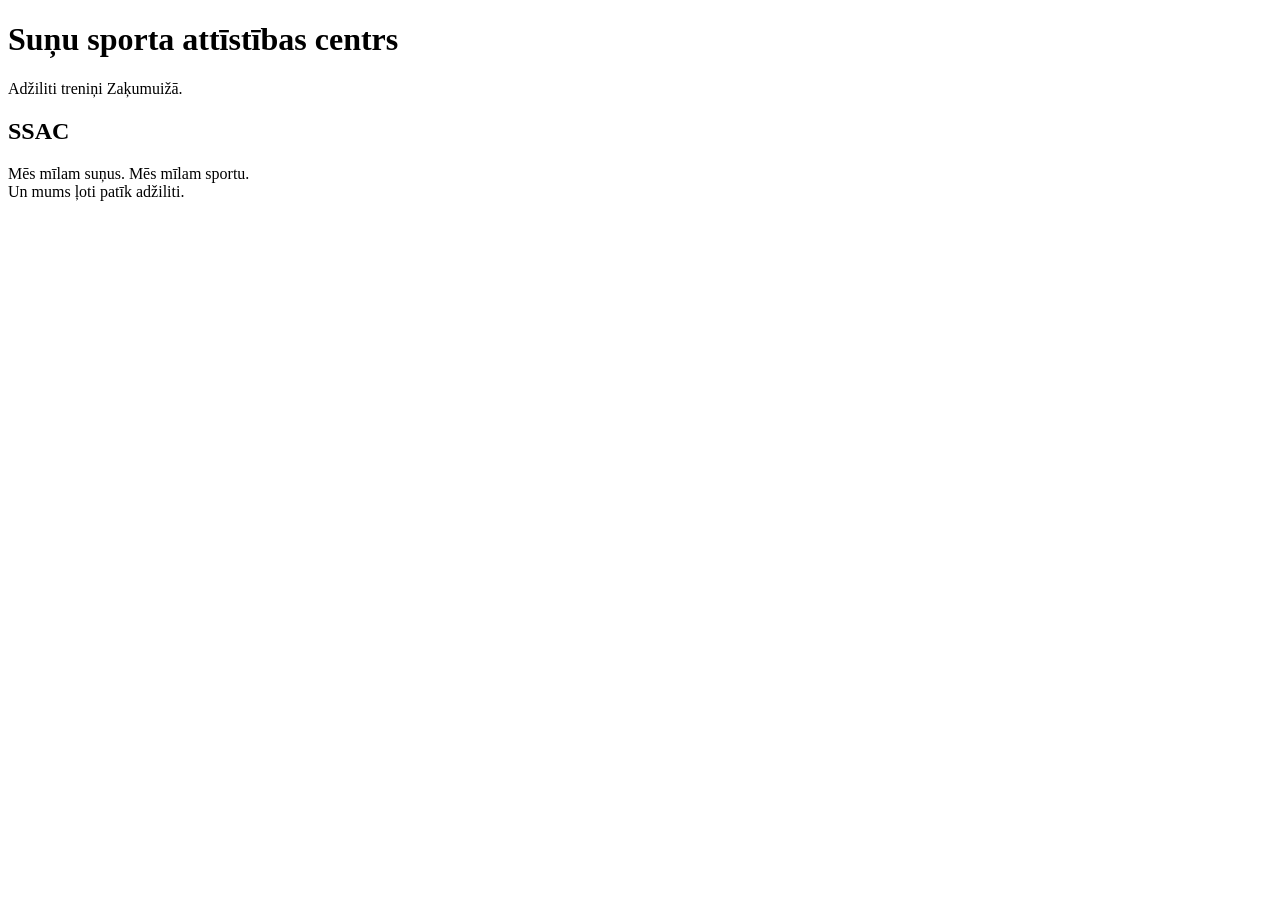
==== index.html @ cd93ae15 "first page" ====
<!DOCTYPE html>
<html lang="lv">
<head>
    <meta charset="UTF-8">
    <meta name="viewport" content="width=device-width, initial-scale=1.0">
    <title>SSAC | Suņu sporta attīstības centrs</title>
</head>

<body>

<h1>Suņu sporta attīstības centrs</h1>

<p>Adžiliti treniņi Zaķumuižā.</p>

<h2>SSAC</h2>

<p>
    Mēs mīlam suņus. Mēs mīlam sportu.<br>
    Un mums ļoti patīk adžiliti.
</p>

</body>
</html>
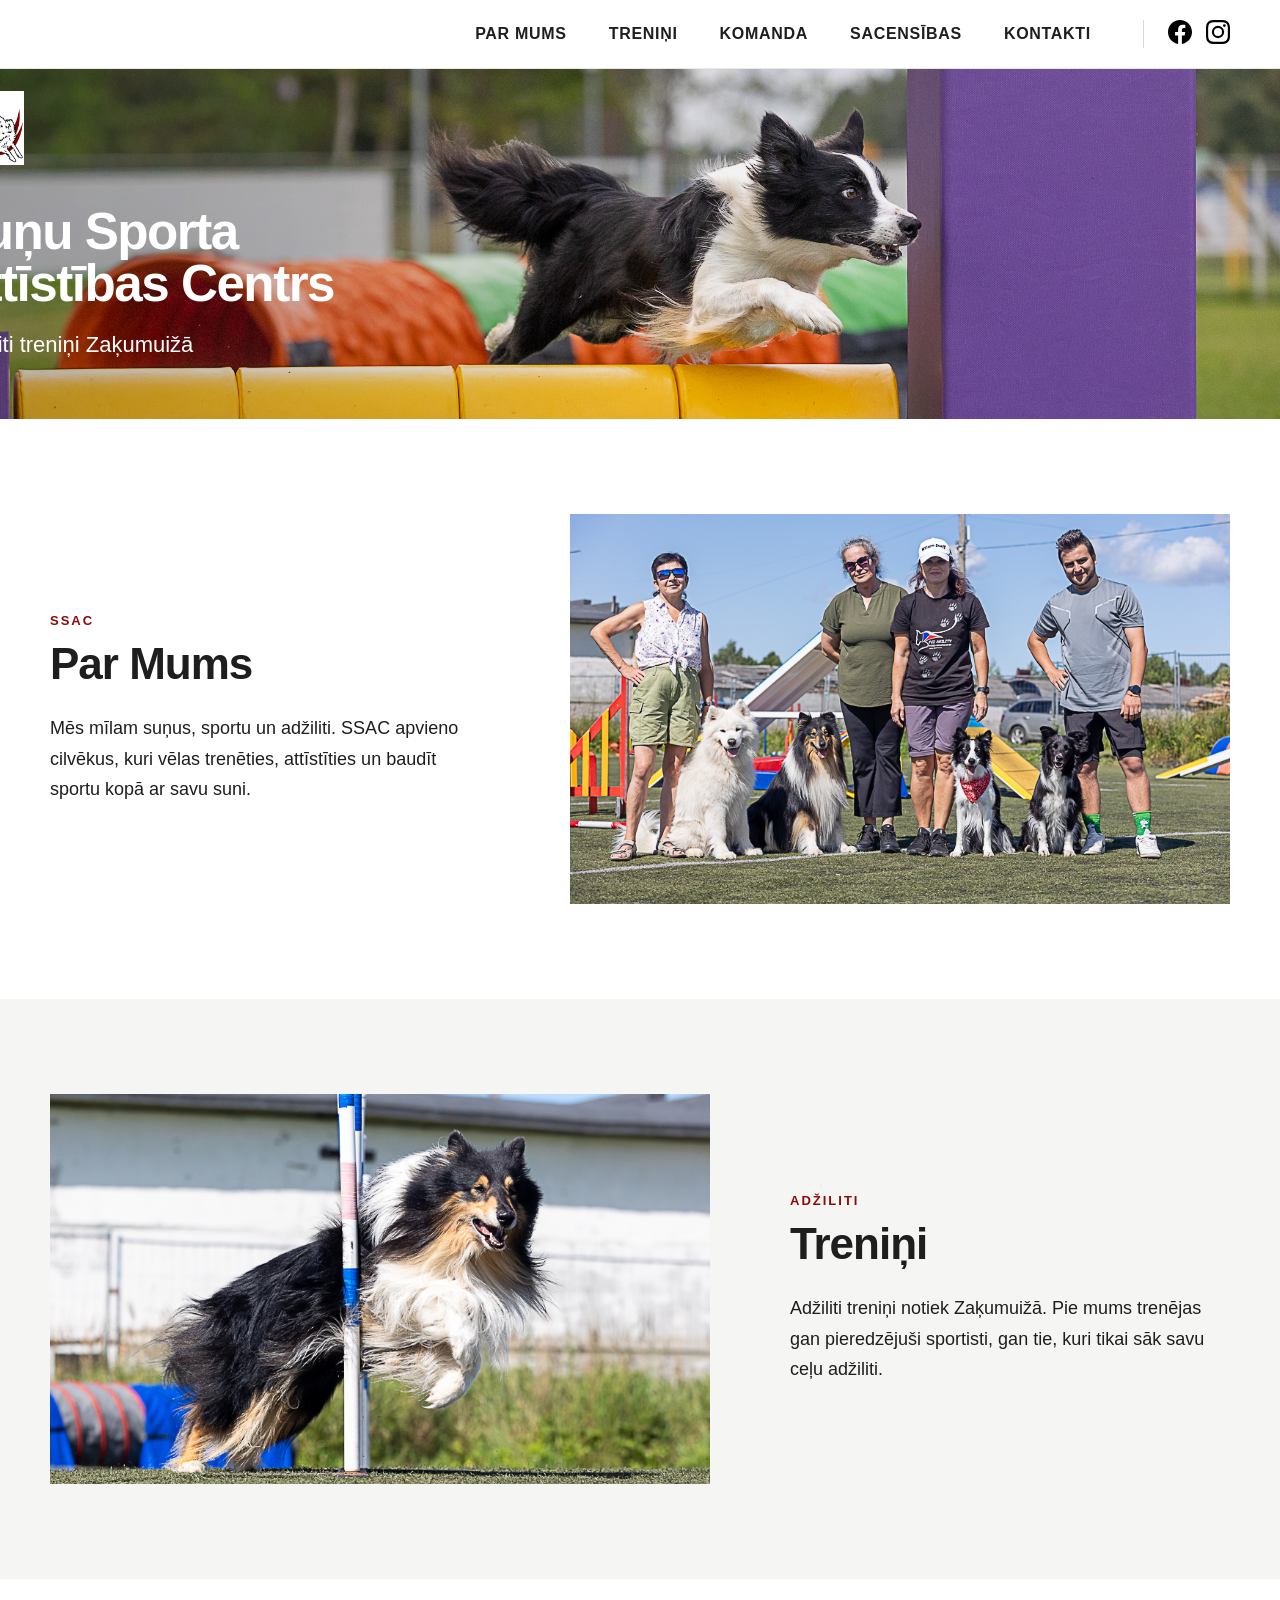
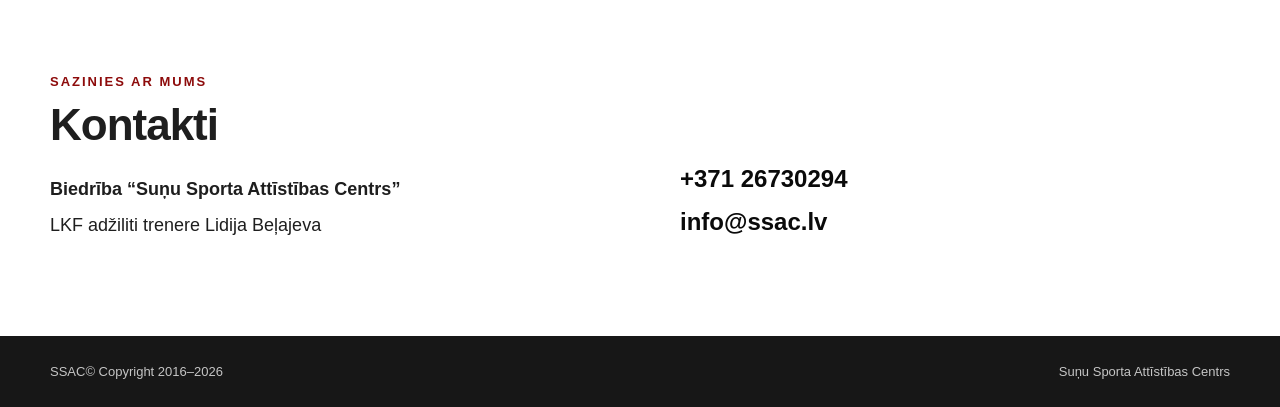
==== commit b285dc48: "updated first page and styling" ====
--- a/index.html
+++ b/index.html
@@ -3,21 +3,210 @@
 <head>
     <meta charset="UTF-8">
     <meta name="viewport" content="width=device-width, initial-scale=1.0">
-    <title>SSAC | Suņu sporta attīstības centrs</title>
+
+    <title>Suņu Sporta Attīstības Centrs</title>
+
+    <link rel="stylesheet" href="css/style.css">
 </head>
 
 <body>
 
-<h1>Suņu sporta attīstības centrs</h1>
-
-<p>Adžiliti treniņi Zaķumuižā.</p>
-
-<h2>SSAC</h2>
-
-<p>
-    Mēs mīlam suņus. Mēs mīlam sportu.<br>
-    Un mums ļoti patīk adžiliti.
-</p>
-
+<header class="header">
+    <div class="header-inner">
+
+        <nav class="nav">
+            <a href="#par-mums">Par Mums</a>
+            <a href="#trenini">Treniņi</a>
+            <a href="#komanda">Komanda</a>
+            <a href="#sacensibas">Sacensības</a>
+            <a href="#kontakti">Kontakti</a>
+
+            <div class="social-links">
+
+                <a href="https://www.facebook.com/ssaclv/"
+                   target="_blank"
+                   rel="noopener"
+                   aria-label="Facebook">
+
+                    <svg viewBox="0 0 24 24" aria-hidden="true">
+                        <path d="M24 12.073C24 5.405 18.627 0 12 0S0 5.405 0 12.073C0 18.1 4.388 23.094 10.125 24v-8.437H7.078v-3.49h3.047V9.413c0-3.025 1.792-4.697 4.533-4.697 1.312 0 2.686.236 2.686.236v2.971h-1.513c-1.49 0-1.956.931-1.956 1.887v2.263h3.328l-.532 3.49h-2.796V24C19.612 23.094 24 18.1 24 12.073z"/>
+                    </svg>
+
+                </a>
+
+                <a href="https://www.instagram.com/ssaclv/"
+                   target="_blank"
+                   rel="noopener"
+                   aria-label="Instagram">
+
+                    <svg viewBox="0 0 24 24" aria-hidden="true">
+                        <path d="M12 2.163c3.204 0 3.584.012 4.85.07
+            3.252.148 4.771 1.691 4.919 4.919
+            .058 1.265.069 1.645.069 4.849
+            0 3.205-.012 3.584-.069 4.849
+            -.149 3.225-1.664 4.771-4.919 4.919
+            -1.266.058-1.644.07-4.85.07
+            -3.204 0-3.584-.012-4.849-.07
+            -3.26-.149-4.771-1.699-4.919-4.92
+            -.058-1.265-.07-1.644-.07-4.849
+            0-3.204.013-3.583.07-4.849
+            .149-3.227 1.664-4.771 4.919-4.919
+            1.266-.057 1.645-.069 4.849-.069z
+            M12 0C8.741 0 8.333.014 7.053.072
+            2.695.272.273 2.69.073 7.052
+            .014 8.333 0 8.741 0 12
+            c0 3.259.014 3.668.072 4.948
+            .2 4.358 2.618 6.78 6.98 6.98
+            1.281.058 1.689.072 4.948.072
+            3.259 0 3.668-.014 4.948-.072
+            4.354-.2 6.782-2.618 6.979-6.98
+            .059-1.28.073-1.689.073-4.948
+            0-3.259-.014-3.667-.072-4.947
+            -.196-4.354-2.617-6.78-6.979-6.98
+            C15.668.014 15.259 0 12 0zm0 5.838
+            a6.162 6.162 0 1 0 0 12.324
+            6.162 6.162 0 0 0 0-12.324z
+            M12 16a4 4 0 1 1 0-8
+            4 4 0 0 1 0 8zm6.406-11.845
+            a1.44 1.44 0 1 0 0 2.881
+            1.44 1.44 0 0 0 0-2.881z"/>
+                    </svg>
+
+                </a>
+
+            </div>
+
+        </nav>
+
+    </div>
+</header>
+
+
+<main>
+
+    <section class="hero">
+
+        <div class="hero-content">
+
+            <a href="#" class="logo-link hero-logo">
+                <img
+                        class="logo"
+                        src="images/ssac_logo.jpg"
+                        alt="SSAC"
+                >
+            </a>
+
+            <div class="hero-text">
+                <h1>
+                    Suņu Sporta<br>
+                    Attīstības Centrs
+                </h1>
+
+                <p>Adžiliti treniņi Zaķumuižā</p>
+            </div>
+
+        </div>
+
+    </section>
+
+
+    <section class="about section" id="par-mums">
+
+        <div class="section-text">
+
+            <span class="section-label">SSAC</span>
+
+            <h2>Par Mums</h2>
+
+            <p>
+                Mēs mīlam suņus, sportu un adžiliti.
+                SSAC apvieno cilvēkus, kuri vēlas trenēties,
+                attīstīties un baudīt sportu kopā ar savu suni.
+            </p>
+
+        </div>
+
+        <div class="section-image">
+            <img
+                    src="images/BS1A7733.jpg"
+                    alt="SSAC komanda"
+            >
+        </div>
+
+    </section>
+
+
+    <section class="training" id="trenini">
+
+        <div class="section training-inner">
+
+            <div class="training-image">
+                <img
+                        src="images/BS1A7567.jpg"
+                        alt="Adžiliti treniņš"
+                >
+            </div>
+
+            <div class="section-text">
+
+                <span class="section-label">Adžiliti</span>
+
+                <h2>Treniņi</h2>
+
+                <p>
+                    Adžiliti treniņi notiek Zaķumuižā.
+                    Pie mums trenējas gan pieredzējuši sportisti,
+                    gan tie, kuri tikai sāk savu ceļu adžiliti.
+                </p>
+
+            </div>
+
+        </div>
+
+    </section>
+
+
+    <section class="contact section" id="kontakti">
+
+        <div>
+
+            <span class="section-label">Sazinies ar mums</span>
+
+            <h2>Kontakti</h2>
+
+            <p class="organisation">
+                Biedrība “Suņu Sporta Attīstības Centrs”
+            </p>
+
+            <p>
+                LKF adžiliti trenere
+                Lidija Beļajeva
+            </p>
+
+        </div>
+
+        <div class="contact-details">
+
+            <a href="tel:+37126730294">
+                +371 26730294
+            </a>
+
+            <a href="mailto:info@ssac.lv">
+                info@ssac.lv
+            </a>
+
+        </div>
+
+    </section>
+
+</main>
+
+
+<footer>
+    <div class="footer-inner">
+        <span>SSAC© Copyright 2016–2026 </span>
+        <span>Suņu Sporta Attīstības Centrs</span>
+    </div>
+</footer>
 </body>
 </html>
--- a/css/style.css
+++ b/css/style.css
@@ -0,0 +1,390 @@
+* {
+    box-sizing: border-box;
+}
+
+html {
+    scroll-behavior: smooth;
+}
+
+body {
+    margin: 0;
+    font-family: Arial, Helvetica, sans-serif;
+    color: #1e1e1e;
+    background: #ffffff;
+}
+
+img {
+    display: block;
+    width: 100%;
+}
+
+.social-links {
+    display: flex;
+    gap: 14px;
+    margin-left: 10px;
+    padding-left: 24px;
+    border-left: 1px solid #d8d8d8;
+}
+
+.social-links a {
+    min-width: 24px;
+    text-align: center;
+    color: #777;
+    font-size: 14px;
+    text-transform: none;
+}
+
+.social-links a:hover {
+    color: #8d0b0b;
+}
+
+
+/* HEADER */
+
+.header {
+    position: sticky;
+    top: 0;
+    width: 100%;
+    z-index: 100;
+
+    background: #ffffff;
+    border-bottom: 1px solid #e8e8e8;
+}
+
+.header-inner {
+    width: min(1180px, calc(100% - 60px));
+    height: 68px;
+    margin: 0 auto;
+
+    display: flex;
+    align-items: center;
+    justify-content: flex-end;
+}
+
+.hero-content {
+    position: relative;
+}
+
+.hero-logo {
+    position: absolute;
+    top: 22px;
+    left: -100px;
+    display: block;
+}
+
+.hero-logo .logo {
+    width: 74px;
+    height: 74px;
+    object-fit: cover;
+}
+
+.hero-text {
+    color: white;
+    transform: translateX(-100px);
+}
+
+.logo-link {
+    display: block;
+}
+
+.logo {
+    width: 62px;
+    height: 62px;
+    object-fit: cover;
+}
+
+.nav {
+    display: flex;
+    align-items: center;
+    gap: 42px;
+}
+
+.nav a {
+    color: #1e1e1e;
+    text-decoration: none;
+
+    font-family: "Arial Narrow", Arial, Helvetica, sans-serif;
+    font-size: 16px;
+    font-weight: 700;
+    letter-spacing: 0.7px;
+    text-transform: uppercase;
+
+    transition: color 0.2s ease;
+}
+
+.nav a:hover {
+    color: #8d0b0b;
+}
+
+/* HERO */
+
+.hero {
+    position: relative;
+    height: 350px;
+
+    background:
+            linear-gradient(
+                    90deg,
+                    rgba(0, 0, 0, 0.28) 0%,
+                    rgba(0, 0, 0, 0.05) 55%,
+                    rgba(0, 0, 0, 0.08) 100%
+            ),
+            url("../images/BS1A7971.jpg");
+
+    background-size: cover;
+    background-position: center 42%;
+}
+
+.hero-content {
+    width: min(1180px, calc(100% - 60px));
+    height: 100%;
+    margin: 0 auto;
+
+    display: flex;
+    align-items: flex-end;
+
+    padding-bottom: 58px;
+}
+
+.hero-text {
+    color: white;
+
+    /* Сдвигаем заголовок и подзаголовок влево */
+    transform: translateX(-100px);
+}
+
+.hero-label {
+    display: inline-block;
+    margin-bottom: 12px;
+
+    font-size: 14px;
+    font-weight: 700;
+    letter-spacing: 3px;
+}
+
+.hero h1 {
+    margin: 0;
+
+    font-size: clamp(42px, 4vw, 62px);
+    line-height: 1.02;
+    font-weight: 700;
+    letter-spacing: -1.5px;
+}
+
+.hero p {
+    margin: 18px 0 0;
+    font-size: 22px;
+    line-height: 1.5;
+}
+
+
+/* COMMON SECTIONS */
+
+.section {
+    width: min(1180px, calc(100% - 60px));
+    margin: 0 auto;
+    padding: 95px 0;
+}
+
+.section-label {
+    display: block;
+    margin-bottom: 12px;
+
+    color: #8d0b0b;
+
+    font-size: 13px;
+    font-weight: 700;
+    text-transform: uppercase;
+    letter-spacing: 2px;
+}
+
+.section h2 {
+    margin: 0 0 25px;
+
+    font-size: 44px;
+    line-height: 1.1;
+    letter-spacing: -1px;
+}
+
+.section p {
+    margin: 0;
+    max-width: 570px;
+
+    font-size: 18px;
+    line-height: 1.7;
+}
+
+
+/* ABOUT */
+
+.about {
+    display: grid;
+    grid-template-columns: 0.8fr 1.2fr;
+    gap: 80px;
+    align-items: center;
+}
+
+.section-image img {
+    height: 390px;
+    object-fit: cover;
+}
+
+
+/* TRAINING */
+
+.training {
+    background: #f5f5f3;
+}
+
+.training-inner {
+    display: grid;
+    grid-template-columns: 1.2fr 0.8fr;
+    gap: 80px;
+    align-items: center;
+}
+
+.training-image img {
+    height: 390px;
+    object-fit: cover;
+}
+
+
+/* CONTACT */
+
+.contact {
+    display: grid;
+    grid-template-columns: 1fr 1fr;
+    gap: 80px;
+    align-items: end;
+}
+
+.organisation {
+    font-weight: 600;
+    margin-bottom: 5px !important;
+}
+
+.contact-details {
+    display: flex;
+    flex-direction: column;
+    gap: 15px;
+
+    padding-bottom: 5px;
+}
+
+.contact-details a {
+    color: #0a0a0a;
+    text-decoration: none;
+
+    font-size: 24px;
+    font-weight: 600;
+}
+
+.contact-details a:hover {
+    text-decoration: underline;
+}
+
+
+/* FOOTER */
+
+footer {
+    background: #171717;
+    color: #ffffff;
+}
+
+.footer-inner {
+    width: min(1180px, calc(100% - 60px));
+    margin: 0 auto;
+    padding: 28px 0;
+
+    display: flex;
+    justify-content: space-between;
+
+    font-size: 13px;
+    opacity: 0.75;
+}
+
+
+/* MOBILE */
+
+@media (max-width: 700px) {
+
+    .header-inner {
+        width: calc(100% - 32px);
+        padding-top: 16px;
+    }
+
+    .logo {
+        width: 58px;
+        height: 58px;
+    }
+
+    .nav {
+        gap: 14px;
+        padding-top: 12px;
+    }
+
+    .nav a {
+        font-size: 14px;
+    }
+
+    .hero {
+        height: 420px;
+        background-position: 58% center;
+    }
+
+    .hero-content {
+        width: calc(100% - 40px);
+        padding-bottom: 35px;
+    }
+
+    .hero h1 {
+        font-size: 38px;
+        line-height: 1.03;
+        letter-spacing: -1px;
+    }
+
+    .hero p {
+        margin-top: 14px;
+        font-size: 18px;
+        line-height: 1.4;
+    }
+
+    .section {
+        width: calc(100% - 40px);
+        padding: 65px 0;
+    }
+
+    .section h2 {
+        font-size: 36px;
+    }
+
+    .section p {
+        font-size: 17px;
+    }
+
+    .about,
+    .training-inner,
+    .contact {
+        grid-template-columns: 1fr;
+        gap: 35px;
+    }
+
+    .section-image img,
+    .training-image img {
+        height: 280px;
+    }
+
+    .training-image {
+        order: 2;
+    }
+
+    .contact-details a {
+        font-size: 21px;
+    }
+
+    .footer-inner {
+        width: calc(100% - 40px);
+        gap: 20px;
+        flex-direction: column;
+    }
+}
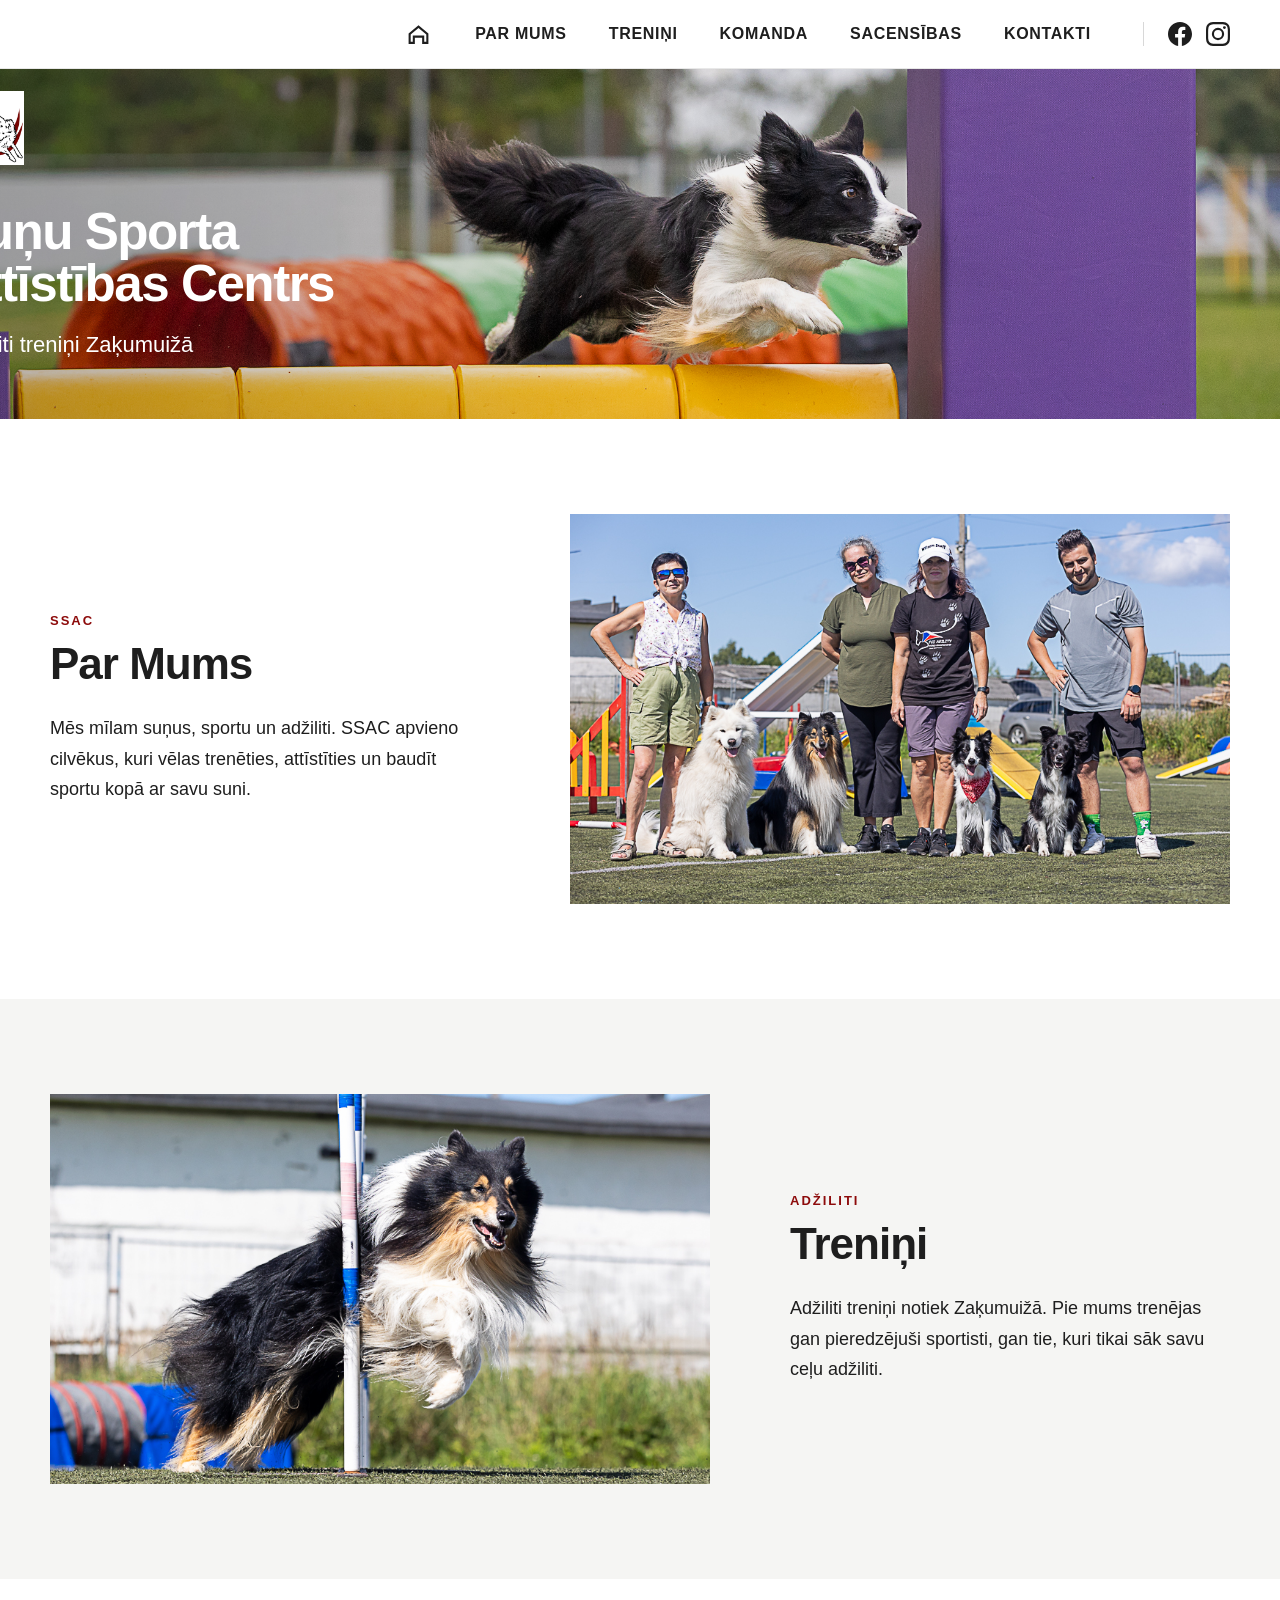
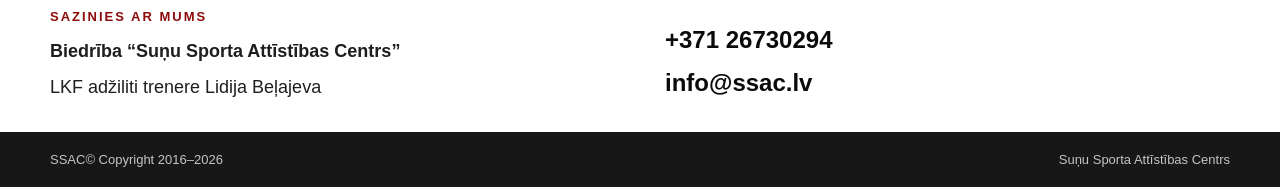
==== commit 3c19ca48: "fixed styling" ====
--- a/index.html
+++ b/index.html
@@ -1,5 +1,6 @@
 <!DOCTYPE html>
 <html lang="lv">
+
 <head>
     <meta charset="UTF-8">
     <meta name="viewport" content="width=device-width, initial-scale=1.0">
@@ -9,12 +10,34 @@
     <link rel="stylesheet" href="css/style.css">
 </head>
 
-<body>
+<body id="sakums">
 
 <header class="header">
     <div class="header-inner">
 
-        <nav class="nav">
+        <button
+                class="menu-toggle"
+                type="button"
+                aria-label="Atvērt izvēlni"
+                aria-expanded="false"
+                aria-controls="main-navigation"
+        >
+            <span></span>
+            <span></span>
+            <span></span>
+        </button>
+
+        <nav class="nav" id="main-navigation">
+
+            <!-- SĀKUMS / HOME -->
+            <a href="#sakums" class="home-link" aria-label="Sākums">
+                <svg viewBox="0 0 24 24" aria-hidden="true">
+                    <path d="M12 3.2 2.5 11v10h6v-6h7v6h6V11L12 3.2zm7.5 15.8h-2v-6h-11v6h-2v-7.1L12 5.8l7.5 6.1V19z"/>
+                </svg>
+
+                <span class="home-text">Sākums</span>
+            </a>
+
             <a href="#par-mums">Par Mums</a>
             <a href="#trenini">Treniņi</a>
             <a href="#komanda">Komanda</a>
@@ -23,55 +46,55 @@
 
             <div class="social-links">
 
-                <a href="https://www.facebook.com/ssaclv/"
-                   target="_blank"
-                   rel="noopener"
-                   aria-label="Facebook">
-
+                <a
+                        href="https://www.facebook.com/ssaclv/"
+                        target="_blank"
+                        rel="noopener"
+                        aria-label="Facebook"
+                >
                     <svg viewBox="0 0 24 24" aria-hidden="true">
                         <path d="M24 12.073C24 5.405 18.627 0 12 0S0 5.405 0 12.073C0 18.1 4.388 23.094 10.125 24v-8.437H7.078v-3.49h3.047V9.413c0-3.025 1.792-4.697 4.533-4.697 1.312 0 2.686.236 2.686.236v2.971h-1.513c-1.49 0-1.956.931-1.956 1.887v2.263h3.328l-.532 3.49h-2.796V24C19.612 23.094 24 18.1 24 12.073z"/>
                     </svg>
-
                 </a>
 
-                <a href="https://www.instagram.com/ssaclv/"
-                   target="_blank"
-                   rel="noopener"
-                   aria-label="Instagram">
-
+                <a
+                        href="https://www.instagram.com/ssaclv/"
+                        target="_blank"
+                        rel="noopener"
+                        aria-label="Instagram"
+                >
                     <svg viewBox="0 0 24 24" aria-hidden="true">
                         <path d="M12 2.163c3.204 0 3.584.012 4.85.07
-            3.252.148 4.771 1.691 4.919 4.919
-            .058 1.265.069 1.645.069 4.849
-            0 3.205-.012 3.584-.069 4.849
-            -.149 3.225-1.664 4.771-4.919 4.919
-            -1.266.058-1.644.07-4.85.07
-            -3.204 0-3.584-.012-4.849-.07
-            -3.26-.149-4.771-1.699-4.919-4.92
-            -.058-1.265-.07-1.644-.07-4.849
-            0-3.204.013-3.583.07-4.849
-            .149-3.227 1.664-4.771 4.919-4.919
-            1.266-.057 1.645-.069 4.849-.069z
-            M12 0C8.741 0 8.333.014 7.053.072
-            2.695.272.273 2.69.073 7.052
-            .014 8.333 0 8.741 0 12
-            c0 3.259.014 3.668.072 4.948
-            .2 4.358 2.618 6.78 6.98 6.98
-            1.281.058 1.689.072 4.948.072
-            3.259 0 3.668-.014 4.948-.072
-            4.354-.2 6.782-2.618 6.979-6.98
-            .059-1.28.073-1.689.073-4.948
-            0-3.259-.014-3.667-.072-4.947
-            -.196-4.354-2.617-6.78-6.979-6.98
-            C15.668.014 15.259 0 12 0zm0 5.838
-            a6.162 6.162 0 1 0 0 12.324
-            6.162 6.162 0 0 0 0-12.324z
-            M12 16a4 4 0 1 1 0-8
-            4 4 0 0 1 0 8zm6.406-11.845
-            a1.44 1.44 0 1 0 0 2.881
-            1.44 1.44 0 0 0 0-2.881z"/>
+                        3.252.148 4.771 1.691 4.919 4.919
+                        .058 1.265.069 1.645.069 4.849
+                        0 3.205-.012 3.584-.069 4.849
+                        -.149 3.225-1.664 4.771-4.919 4.919
+                        -1.266.058-1.644.07-4.85.07
+                        -3.204 0-3.584-.012-4.849-.07
+                        -3.26-.149-4.771-1.699-4.919-4.92
+                        -.058-1.265-.07-1.644-.07-4.849
+                        0-3.204.013-3.583.07-4.849
+                        .149-3.227 1.664-4.771 4.919-4.919
+                        1.266-.057 1.645-.069 4.849-.069z
+                        M12 0C8.741 0 8.333.014 7.053.072
+                        2.695.272.273 2.69.073 7.052
+                        .014 8.333 0 8.741 0 12
+                        c0 3.259.014 3.668.072 4.948
+                        .2 4.358 2.618 6.78 6.98 6.98
+                        1.281.058 1.689.072 4.948.072
+                        3.259 0 3.668-.014 4.948-.072
+                        4.354-.2 6.782-2.618 6.979-6.98
+                        .059-1.28.073-1.689.073-4.948
+                        0-3.259-.014-3.667-.072-4.947
+                        -.196-4.354-2.617-6.78-6.979-6.98
+                        C15.668.014 15.259 0 12 0zm0 5.838
+                        a6.162 6.162 0 1 0 0 12.324
+                        6.162 6.162 0 0 0 0-12.324z
+                        M12 16a4 4 0 1 1 0-8
+                        4 4 0 0 1 0 8zm6.406-11.845
+                        a1.44 1.44 0 1 0 0 2.881
+                        1.44 1.44 0 0 0 0-2.881z"/>
                     </svg>
-
                 </a>
 
             </div>
@@ -84,11 +107,13 @@
 
 <main>
 
+    <!-- HERO -->
+
     <section class="hero">
 
         <div class="hero-content">
 
-            <a href="#" class="logo-link hero-logo">
+            <a href="#sakums" class="logo-link hero-logo" aria-label="Sākums">
                 <img
                         class="logo"
                         src="images/ssac_logo.jpg"
@@ -97,18 +122,22 @@
             </a>
 
             <div class="hero-text">
+
                 <h1>
                     Suņu Sporta<br>
                     Attīstības Centrs
                 </h1>
 
                 <p>Adžiliti treniņi Zaķumuižā</p>
-            </div>
-
-        </div>
-
-    </section>
-
+
+            </div>
+
+        </div>
+
+    </section>
+
+
+    <!-- PAR MUMS -->
 
     <section class="about section" id="par-mums">
 
@@ -127,24 +156,30 @@
         </div>
 
         <div class="section-image">
+
             <img
                     src="images/BS1A7733.jpg"
                     alt="SSAC komanda"
             >
-        </div>
-
-    </section>
-
+
+        </div>
+
+    </section>
+
+
+    <!-- TRENIŅI -->
 
     <section class="training" id="trenini">
 
         <div class="section training-inner">
 
             <div class="training-image">
+
                 <img
                         src="images/BS1A7567.jpg"
                         alt="Adžiliti treniņš"
                 >
+
             </div>
 
             <div class="section-text">
@@ -166,21 +201,19 @@
     </section>
 
 
+    <!-- KONTAKTI -->
+
     <section class="contact section" id="kontakti">
 
         <div>
 
             <span class="section-label">Sazinies ar mums</span>
-
-            <h2>Kontakti</h2>
-
             <p class="organisation">
                 Biedrība “Suņu Sporta Attīstības Centrs”
             </p>
 
             <p>
-                LKF adžiliti trenere
-                Lidija Beļajeva
+                LKF adžiliti trenere Lidija Beļajeva
             </p>
 
         </div>
@@ -203,10 +236,40 @@
 
 
 <footer>
+
     <div class="footer-inner">
-        <span>SSAC© Copyright 2016–2026 </span>
+
+        <span>SSAC© Copyright 2016–2026</span>
+
         <span>Suņu Sporta Attīstības Centrs</span>
+
     </div>
+
 </footer>
+
+
+<script>
+    const menuToggle = document.querySelector('.menu-toggle');
+    const nav = document.querySelector('.nav');
+
+    menuToggle.addEventListener('click', () => {
+        const isOpen = nav.classList.toggle('nav-open');
+
+        menuToggle.classList.toggle('active', isOpen);
+        menuToggle.setAttribute(
+            'aria-expanded',
+            isOpen ? 'true' : 'false'
+        );
+    });
+
+    nav.querySelectorAll('a').forEach(link => {
+        link.addEventListener('click', () => {
+            nav.classList.remove('nav-open');
+            menuToggle.classList.remove('active');
+            menuToggle.setAttribute('aria-expanded', 'false');
+        });
+    });
+</script>
+
 </body>
 </html>
--- a/css/style.css
+++ b/css/style.css
@@ -1,14 +1,21 @@
+/* =========================
+   BASE
+   ========================= */
+
 * {
     box-sizing: border-box;
 }
 
 html {
     scroll-behavior: smooth;
+    scroll-padding-top: 68px;
 }
 
 body {
     margin: 0;
+
     font-family: Arial, Helvetica, sans-serif;
+
     color: #1e1e1e;
     background: #ffffff;
 }
@@ -18,34 +25,17 @@
     width: 100%;
 }
 
-.social-links {
-    display: flex;
-    gap: 14px;
-    margin-left: 10px;
-    padding-left: 24px;
-    border-left: 1px solid #d8d8d8;
-}
-
-.social-links a {
-    min-width: 24px;
-    text-align: center;
-    color: #777;
-    font-size: 14px;
-    text-transform: none;
-}
-
-.social-links a:hover {
-    color: #8d0b0b;
-}
-
-
-/* HEADER */
+
+/* =========================
+   HEADER
+   ========================= */
 
 .header {
     position: sticky;
     top: 0;
+    z-index: 100;
+
     width: 100%;
-    z-index: 100;
 
     background: #ffffff;
     border-bottom: 1px solid #e8e8e8;
@@ -61,37 +51,10 @@
     justify-content: flex-end;
 }
 
-.hero-content {
-    position: relative;
-}
-
-.hero-logo {
-    position: absolute;
-    top: 22px;
-    left: -100px;
-    display: block;
-}
-
-.hero-logo .logo {
-    width: 74px;
-    height: 74px;
-    object-fit: cover;
-}
-
-.hero-text {
-    color: white;
-    transform: translateX(-100px);
-}
-
-.logo-link {
-    display: block;
-}
-
-.logo {
-    width: 62px;
-    height: 62px;
-    object-fit: cover;
-}
+
+/* =========================
+   DESKTOP NAVIGATION
+   ========================= */
 
 .nav {
     display: flex;
@@ -106,6 +69,7 @@
     font-family: "Arial Narrow", Arial, Helvetica, sans-serif;
     font-size: 16px;
     font-weight: 700;
+
     letter-spacing: 0.7px;
     text-transform: uppercase;
 
@@ -116,10 +80,94 @@
     color: #8d0b0b;
 }
 
-/* HERO */
+
+/* =========================
+   HOME BUTTON
+   ========================= */
+
+.home-link {
+    display: flex;
+    align-items: center;
+    justify-content: center;
+
+    width: 30px;
+    height: 30px;
+
+    flex-shrink: 0;
+}
+
+.home-link svg {
+    width: 25px;
+    height: 25px;
+
+    fill: currentColor;
+}
+
+/* На desktop оставляем только домик */
+
+.home-text {
+    display: none;
+}
+
+
+/* =========================
+   SOCIAL LINKS
+   ========================= */
+
+.social-links {
+    display: flex;
+    align-items: center;
+
+    gap: 14px;
+
+    margin-left: 10px;
+    padding-left: 24px;
+
+    border-left: 1px solid #d8d8d8;
+}
+
+.social-links a {
+    display: flex;
+    align-items: center;
+    justify-content: center;
+
+    min-width: 24px;
+
+    color: #1e1e1e;
+
+    text-transform: none;
+}
+
+.social-links a:hover {
+    color: #8d0b0b;
+}
+
+.social-links svg {
+    width: 24px;
+    height: 24px;
+
+    fill: currentColor;
+}
+
+
+/* =========================
+   HAMBURGER
+   ========================= */
+
+/* На desktop hamburger отсутствует */
+
+.menu-toggle {
+    display: none;
+}
+
+
+/* =========================
+   HERO
+   ========================= */
 
 .hero {
     position: relative;
+
     height: 350px;
 
     background:
@@ -136,6 +184,8 @@
 }
 
 .hero-content {
+    position: relative;
+
     width: min(1180px, calc(100% - 60px));
     height: 100%;
     margin: 0 auto;
@@ -146,20 +196,47 @@
     padding-bottom: 58px;
 }
 
+
+/* =========================
+   HERO LOGO
+   ========================= */
+
+.logo-link {
+    display: block;
+}
+
+.logo {
+    width: 62px;
+    height: 62px;
+
+    object-fit: cover;
+}
+
+.hero-logo {
+    position: absolute;
+
+    top: 22px;
+    left: -100px;
+
+    display: block;
+}
+
+.hero-logo .logo {
+    width: 74px;
+    height: 74px;
+
+    object-fit: cover;
+}
+
+
+/* =========================
+   HERO TEXT
+   ========================= */
+
 .hero-text {
-    color: white;
-
-    /* Сдвигаем заголовок и подзаголовок влево */
+    color: #ffffff;
+
     transform: translateX(-100px);
-}
-
-.hero-label {
-    display: inline-block;
-    margin-bottom: 12px;
-
-    font-size: 14px;
-    font-weight: 700;
-    letter-spacing: 3px;
 }
 
 .hero h1 {
@@ -168,32 +245,39 @@
     font-size: clamp(42px, 4vw, 62px);
     line-height: 1.02;
     font-weight: 700;
+
     letter-spacing: -1.5px;
 }
 
 .hero p {
     margin: 18px 0 0;
+
     font-size: 22px;
     line-height: 1.5;
 }
 
 
-/* COMMON SECTIONS */
+/* =========================
+   COMMON SECTIONS
+   ========================= */
 
 .section {
     width: min(1180px, calc(100% - 60px));
     margin: 0 auto;
+
     padding: 95px 0;
 }
 
 .section-label {
     display: block;
+
     margin-bottom: 12px;
 
     color: #8d0b0b;
 
     font-size: 13px;
     font-weight: 700;
+
     text-transform: uppercase;
     letter-spacing: 2px;
 }
@@ -203,34 +287,43 @@
 
     font-size: 44px;
     line-height: 1.1;
+
     letter-spacing: -1px;
 }
 
 .section p {
+    max-width: 570px;
     margin: 0;
-    max-width: 570px;
 
     font-size: 18px;
     line-height: 1.7;
 }
 
 
-/* ABOUT */
+/* =========================
+   ABOUT
+   ========================= */
 
 .about {
     display: grid;
+
     grid-template-columns: 0.8fr 1.2fr;
+
     gap: 80px;
+
     align-items: center;
 }
 
 .section-image img {
     height: 390px;
+
     object-fit: cover;
 }
 
 
-/* TRAINING */
+/* =========================
+   TRAINING
+   ========================= */
 
 .training {
     background: #f5f5f3;
@@ -238,34 +331,48 @@
 
 .training-inner {
     display: grid;
+
     grid-template-columns: 1.2fr 0.8fr;
+
     gap: 80px;
+
     align-items: center;
 }
 
 .training-image img {
     height: 390px;
+
     object-fit: cover;
 }
 
 
-/* CONTACT */
+/* =========================
+   CONTACT
+   ========================= */
 
 .contact {
     display: grid;
+
     grid-template-columns: 1fr 1fr;
-    gap: 80px;
+
+    gap: 50px;
+
     align-items: end;
+
+    padding-top: 30px;
+    padding-bottom: 30px;
 }
 
 .organisation {
+    margin-bottom: 5px !important;
+
     font-weight: 600;
-    margin-bottom: 5px !important;
 }
 
 .contact-details {
     display: flex;
     flex-direction: column;
+
     gap: 15px;
 
     padding-bottom: 5px;
@@ -273,6 +380,7 @@
 
 .contact-details a {
     color: #0a0a0a;
+
     text-decoration: none;
 
     font-size: 24px;
@@ -284,107 +392,432 @@
 }
 
 
-/* FOOTER */
+/* =========================
+   FOOTER
+   ========================= */
 
 footer {
+    color: #ffffff;
     background: #171717;
-    color: #ffffff;
 }
 
 .footer-inner {
     width: min(1180px, calc(100% - 60px));
     margin: 0 auto;
-    padding: 28px 0;
+
+    padding: 20px 0;
 
     display: flex;
     justify-content: space-between;
 
     font-size: 13px;
+
     opacity: 0.75;
 }
 
 
-/* MOBILE */
+/* =========================================================
+   MOBILE
+   ========================================================= */
 
 @media (max-width: 700px) {
 
+    html {
+        scroll-padding-top: 68px;
+    }
+
+
+    /* =========================
+       MOBILE HEADER
+       ========================= */
+
+    .header {
+        height: 68px;
+    }
+
     .header-inner {
-        width: calc(100% - 32px);
-        padding-top: 16px;
-    }
-
-    .logo {
-        width: 58px;
-        height: 58px;
-    }
+        position: relative;
+
+        width: 100%;
+        height: 68px;
+        margin: 0;
+
+        padding: 0 18px;
+
+        display: flex;
+        align-items: center;
+        justify-content: flex-end;
+    }
+
+
+    /* =========================
+       HAMBURGER
+       ========================= */
+
+    .menu-toggle {
+        position: relative;
+        z-index: 102;
+
+        display: flex;
+
+        width: 44px;
+        height: 44px;
+
+        margin: 0;
+        padding: 0;
+
+        flex-direction: column;
+        align-items: center;
+        justify-content: center;
+
+        gap: 6px;
+
+        background: transparent;
+        border: 0;
+
+        cursor: pointer;
+    }
+
+    .menu-toggle span {
+        display: block;
+
+        width: 31px;
+        height: 3px;
+
+        background: #1e1e1e;
+
+        border-radius: 3px;
+
+        transition:
+                transform 0.25s ease,
+                opacity 0.25s ease;
+    }
+
+
+    /* Hamburger -> X */
+
+    .menu-toggle.active span:nth-child(1) {
+        transform: translateY(9px) rotate(45deg);
+    }
+
+    .menu-toggle.active span:nth-child(2) {
+        opacity: 0;
+    }
+
+    .menu-toggle.active span:nth-child(3) {
+        transform: translateY(-9px) rotate(-45deg);
+    }
+
+
+    /* =========================
+       MOBILE NAVIGATION
+       ========================= */
 
     .nav {
-        gap: 14px;
-        padding-top: 12px;
-    }
-
-    .nav a {
-        font-size: 14px;
-    }
+        position: absolute;
+
+        top: 68px;
+        left: 0;
+
+        z-index: 101;
+
+        display: none;
+
+        width: 100%;
+
+        margin: 0;
+        padding: 8px 24px 18px;
+
+        flex-direction: column;
+        align-items: stretch;
+
+        gap: 0;
+
+        background: #ffffff;
+
+        border-top: 1px solid #eeeeee;
+        border-bottom: 1px solid #e8e8e8;
+
+        box-shadow: 0 8px 18px rgba(0, 0, 0, 0.08);
+    }
+
+
+    /* JS добавляет nav-open */
+
+    .nav.nav-open {
+        display: flex;
+    }
+
+
+    /* =========================
+       MOBILE MENU LINKS
+       ========================= */
+
+    .nav > a {
+        display: flex;
+
+        width: 100%;
+        height: auto;
+
+        padding: 14px 0;
+
+        align-items: center;
+        justify-content: flex-start;
+
+        color: #1e1e1e;
+
+        font-size: 16px;
+        font-weight: 700;
+
+        letter-spacing: 0.7px;
+        text-transform: uppercase;
+        text-decoration: none;
+
+        border-bottom: 1px solid #eeeeee;
+    }
+
+    .nav > a:hover {
+        color: #8d0b0b;
+    }
+
+
+    /* =========================
+       MOBILE HOME
+       ========================= */
+
+    .nav > .home-link {
+        gap: 11px;
+    }
+
+    .home-link svg {
+        width: 21px;
+        height: 21px;
+
+        flex-shrink: 0;
+    }
+
+    .home-text {
+        display: inline;
+    }
+
+
+    /* =========================
+       MOBILE SOCIAL LINKS
+       ========================= */
+
+    .social-links {
+        display: flex;
+
+        gap: 20px;
+
+        margin: 0;
+        padding: 17px 0 2px;
+
+        border-left: 0;
+    }
+
+    .social-links a {
+        display: flex;
+
+        min-width: 0;
+
+        padding: 0;
+
+        align-items: center;
+        justify-content: center;
+
+        color: #1e1e1e;
+
+        border: 0;
+    }
+
+    .social-links svg {
+        width: 27px;
+        height: 27px;
+
+        fill: currentColor;
+    }
+
+
+    /* =========================
+       MOBILE HERO
+       ========================= */
 
     .hero {
-        height: 420px;
-        background-position: 58% center;
+        height: 500px;
+
+        /*
+         * Отдельное кадрирование для телефона.
+         * Чуть больше правой части фотографии
+         * остаётся в кадре.
+         */
+        background-position: 48% center;
     }
 
     .hero-content {
-        width: calc(100% - 40px);
-        padding-bottom: 35px;
+        position: relative;
+
+        width: calc(100% - 36px);
+        height: 100%;
+
+        margin: 0 auto;
+        padding-bottom: 30px;
+
+        display: flex;
+        align-items: flex-end;
+    }
+
+
+    /* =========================
+       MOBILE HERO LOGO
+       ========================= */
+
+    .hero-logo {
+        position: absolute;
+
+        top: 20px;
+        left: 0;
+
+        display: block;
+    }
+
+    .hero-logo .logo {
+        width: 64px;
+        height: 64px;
+
+        object-fit: cover;
+    }
+
+
+    /* =========================
+       MOBILE HERO TEXT
+       ========================= */
+
+    .hero-text {
+        color: #ffffff;
+
+        transform: none;
     }
 
     .hero h1 {
-        font-size: 38px;
-        line-height: 1.03;
-        letter-spacing: -1px;
+        margin: 0;
+
+        font-size: 34px;
+        line-height: 1.04;
+        font-weight: 700;
+
+        letter-spacing: -0.8px;
     }
 
     .hero p {
-        margin-top: 14px;
+        margin: 14px 0 0;
+
         font-size: 18px;
         line-height: 1.4;
     }
 
+
+    /* =========================
+       MOBILE COMMON SECTIONS
+       ========================= */
+
     .section {
         width: calc(100% - 40px);
-        padding: 65px 0;
+
+        padding: 60px 0;
+    }
+
+    .section-label {
+        margin-bottom: 10px;
+
+        font-size: 12px;
+
+        letter-spacing: 2px;
     }
 
     .section h2 {
+        margin-bottom: 22px;
+
         font-size: 36px;
+        line-height: 1.1;
     }
 
     .section p {
         font-size: 17px;
-    }
-
-    .about,
-    .training-inner,
+        line-height: 1.65;
+    }
+
+
+    /* =========================
+       MOBILE ABOUT
+       ========================= */
+
+    .about {
+        grid-template-columns: 1fr;
+
+        gap: 32px;
+    }
+
+    .section-image img {
+        height: 280px;
+
+        object-fit: cover;
+    }
+
+
+    /* =========================
+       MOBILE TRAINING
+       ========================= */
+
+    .training-inner {
+        grid-template-columns: 1fr;
+
+        gap: 32px;
+    }
+
+    .training-image {
+        order: 2;
+    }
+
+    .training-image img {
+        height: 280px;
+
+        object-fit: cover;
+    }
+
+
+    /* =========================
+       MOBILE CONTACT
+       ========================= */
+
     .contact {
         grid-template-columns: 1fr;
-        gap: 35px;
-    }
-
-    .section-image img,
-    .training-image img {
-        height: 280px;
-    }
-
-    .training-image {
-        order: 2;
+
+        gap: 32px;
+    }
+
+    .contact-details {
+        gap: 14px;
+
+        padding-bottom: 0;
     }
 
     .contact-details a {
         font-size: 21px;
     }
 
+
+    /* =========================
+       MOBILE FOOTER
+       ========================= */
+
     .footer-inner {
         width: calc(100% - 40px);
-        gap: 20px;
+
+        padding: 24px 0;
+
         flex-direction: column;
+
+        gap: 12px;
     }
 }
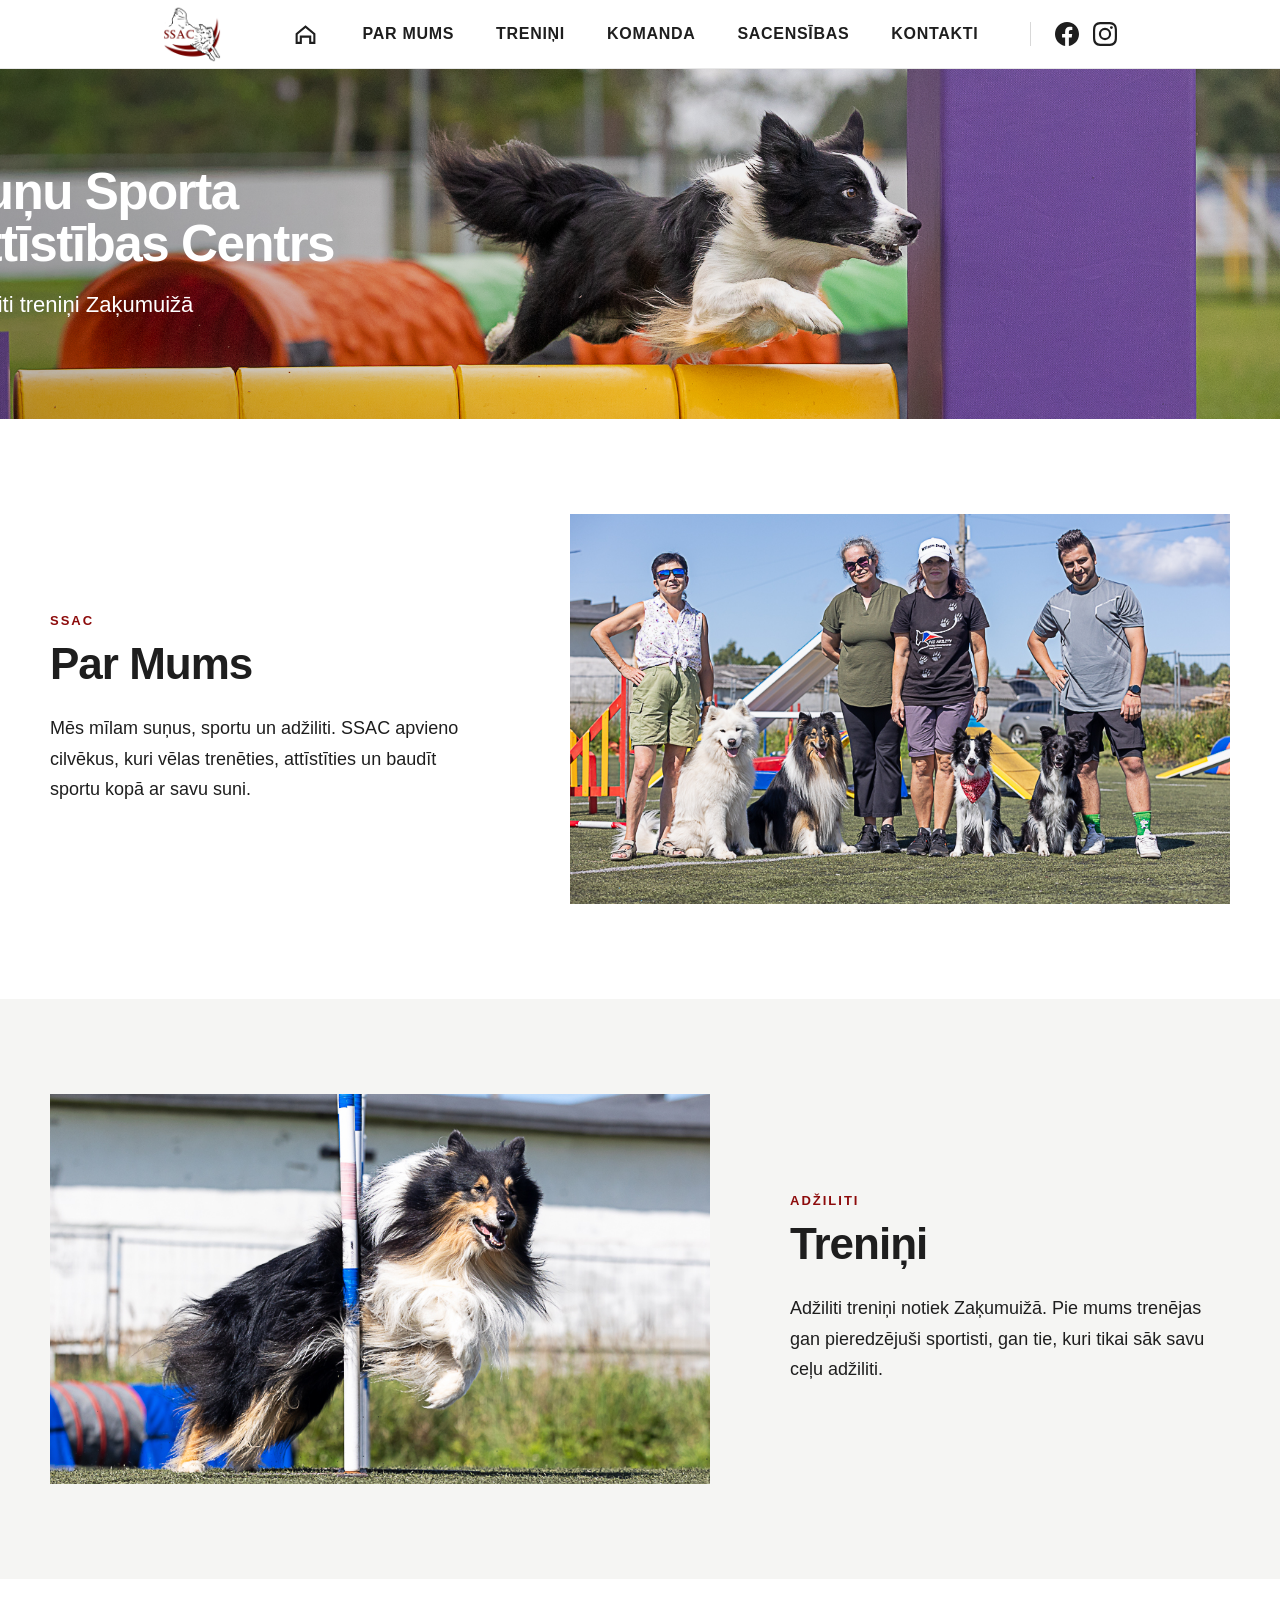
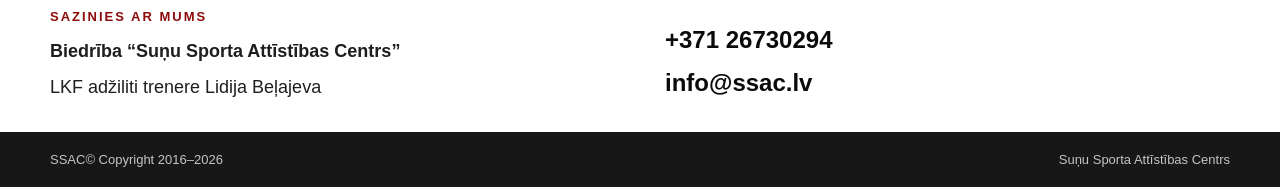
==== commit b4946728: "fix hamburger" ====
--- a/index.html
+++ b/index.html
@@ -13,7 +13,24 @@
 <body id="sakums">
 
 <header class="header">
+
     <div class="header-inner">
+
+        <!-- LOGO / SĀKUMS -->
+
+        <a href="#sakums"
+           class="header-logo"
+           aria-label="Sākums">
+
+            <img
+                    src="images/ssac_logo.jpg"
+                    alt="SSAC"
+            >
+
+        </a>
+
+
+        <!-- MOBILE MENU BUTTON -->
 
         <button
                 class="menu-toggle"
@@ -27,22 +44,23 @@
             <span></span>
         </button>
 
+
+        <!-- NAVIGATION -->
+
         <nav class="nav" id="main-navigation">
-
-            <!-- SĀKUMS / HOME -->
             <a href="#sakums" class="home-link" aria-label="Sākums">
                 <svg viewBox="0 0 24 24" aria-hidden="true">
                     <path d="M12 3.2 2.5 11v10h6v-6h7v6h6V11L12 3.2zm7.5 15.8h-2v-6h-11v6h-2v-7.1L12 5.8l7.5 6.1V19z"/>
                 </svg>
-
-                <span class="home-text">Sākums</span>
             </a>
-
             <a href="#par-mums">Par Mums</a>
             <a href="#trenini">Treniņi</a>
             <a href="#komanda">Komanda</a>
             <a href="#sacensibas">Sacensības</a>
             <a href="#kontakti">Kontakti</a>
+
+
+            <!-- SOCIAL LINKS -->
 
             <div class="social-links">
 
@@ -56,6 +74,7 @@
                         <path d="M24 12.073C24 5.405 18.627 0 12 0S0 5.405 0 12.073C0 18.1 4.388 23.094 10.125 24v-8.437H7.078v-3.49h3.047V9.413c0-3.025 1.792-4.697 4.533-4.697 1.312 0 2.686.236 2.686.236v2.971h-1.513c-1.49 0-1.956.931-1.956 1.887v2.263h3.328l-.532 3.49h-2.796V24C19.612 23.094 24 18.1 24 12.073z"/>
                     </svg>
                 </a>
+
 
                 <a
                         href="https://www.instagram.com/ssaclv/"
@@ -102,6 +121,7 @@
         </nav>
 
     </div>
+
 </header>
 
 
@@ -112,14 +132,6 @@
     <section class="hero">
 
         <div class="hero-content">
-
-            <a href="#sakums" class="logo-link hero-logo" aria-label="Sākums">
-                <img
-                        class="logo"
-                        src="images/ssac_logo.jpg"
-                        alt="SSAC"
-                >
-            </a>
 
             <div class="hero-text">
 
@@ -128,7 +140,9 @@
                     Attīstības Centrs
                 </h1>
 
-                <p>Adžiliti treniņi Zaķumuižā</p>
+                <p>
+                    Adžiliti treniņi Zaķumuižā
+                </p>
 
             </div>
 
@@ -143,9 +157,13 @@
 
         <div class="section-text">
 
-            <span class="section-label">SSAC</span>
-
-            <h2>Par Mums</h2>
+            <span class="section-label">
+                SSAC
+            </span>
+
+            <h2>
+                Par Mums
+            </h2>
 
             <p>
                 Mēs mīlam suņus, sportu un adžiliti.
@@ -155,6 +173,7 @@
 
         </div>
 
+
         <div class="section-image">
 
             <img
@@ -182,11 +201,16 @@
 
             </div>
 
+
             <div class="section-text">
 
-                <span class="section-label">Adžiliti</span>
-
-                <h2>Treniņi</h2>
+                <span class="section-label">
+                    Adžiliti
+                </span>
+
+                <h2>
+                    Treniņi
+                </h2>
 
                 <p>
                     Adžiliti treniņi notiek Zaķumuižā.
@@ -207,7 +231,10 @@
 
         <div>
 
-            <span class="section-label">Sazinies ar mums</span>
+            <span class="section-label">
+                Sazinies ar mums
+            </span>
+
             <p class="organisation">
                 Biedrība “Suņu Sporta Attīstības Centrs”
             </p>
@@ -218,6 +245,7 @@
 
         </div>
 
+
         <div class="contact-details">
 
             <a href="tel:+37126730294">
@@ -239,9 +267,13 @@
 
     <div class="footer-inner">
 
-        <span>SSAC© Copyright 2016–2026</span>
-
-        <span>Suņu Sporta Attīstības Centrs</span>
+        <span>
+            SSAC© Copyright 2016–2026
+        </span>
+
+        <span>
+            Suņu Sporta Attīstības Centrs
+        </span>
 
     </div>
 
@@ -249,26 +281,41 @@
 
 
 <script>
+
     const menuToggle = document.querySelector('.menu-toggle');
     const nav = document.querySelector('.nav');
 
     menuToggle.addEventListener('click', () => {
+
         const isOpen = nav.classList.toggle('nav-open');
 
         menuToggle.classList.toggle('active', isOpen);
+
         menuToggle.setAttribute(
             'aria-expanded',
             isOpen ? 'true' : 'false'
         );
+
     });
 
+
     nav.querySelectorAll('a').forEach(link => {
+
         link.addEventListener('click', () => {
+
             nav.classList.remove('nav-open');
+
             menuToggle.classList.remove('active');
-            menuToggle.setAttribute('aria-expanded', 'false');
+
+            menuToggle.setAttribute(
+                'aria-expanded',
+                'false'
+            );
+
         });
+
     });
+
 </script>
 
 </body>
--- a/css/style.css
+++ b/css/style.css
@@ -48,7 +48,38 @@
 
     display: flex;
     align-items: center;
-    justify-content: flex-end;
+    justify-content: center;
+
+    gap: 70px;
+}
+
+.nav {
+    display: flex;
+    align-items: center;
+
+    gap: 42px;
+
+    margin: 0;
+}
+
+/* =========================
+   HEADER LOGO
+   ========================= */
+
+.header-logo {
+    display: block;
+
+    width: 58px;
+    height: 58px;
+
+    flex: 0 0 58px;
+}
+
+.header-logo img {
+    width: 58px;
+    height: 58px;
+
+    object-fit: cover;
 }
 
 
@@ -59,6 +90,7 @@
 .nav {
     display: flex;
     align-items: center;
+
     gap: 42px;
 }
 
@@ -80,11 +112,6 @@
     color: #8d0b0b;
 }
 
-
-/* =========================
-   HOME BUTTON
-   ========================= */
-
 .home-link {
     display: flex;
     align-items: center;
@@ -103,12 +130,6 @@
     fill: currentColor;
 }
 
-/* На desktop оставляем только домик */
-
-.home-text {
-    display: none;
-}
-
 
 /* =========================
    SOCIAL LINKS
@@ -153,8 +174,6 @@
 /* =========================
    HAMBURGER
    ========================= */
-
-/* На desktop hamburger отсутствует */
 
 .menu-toggle {
     display: none;
@@ -193,39 +212,7 @@
     display: flex;
     align-items: flex-end;
 
-    padding-bottom: 58px;
-}
-
-
-/* =========================
-   HERO LOGO
-   ========================= */
-
-.logo-link {
-    display: block;
-}
-
-.logo {
-    width: 62px;
-    height: 62px;
-
-    object-fit: cover;
-}
-
-.hero-logo {
-    position: absolute;
-
-    top: 22px;
-    left: -100px;
-
-    display: block;
-}
-
-.hero-logo .logo {
-    width: 74px;
-    height: 74px;
-
-    object-fit: cover;
+    padding-bottom: 98px;
 }
 
 
@@ -446,7 +433,30 @@
 
         display: flex;
         align-items: center;
-        justify-content: flex-end;
+        justify-content: space-between;
+    }
+
+
+    /* =========================
+       MOBILE LOGO
+       ========================= */
+
+    .header-logo {
+        display: block;
+
+        width: 52px;
+        height: 52px;
+
+        flex: 0 0 52px;
+    }
+
+    .header-logo img {
+        display: block;
+
+        width: 52px;
+        height: 52px;
+
+        object-fit: cover;
     }
 
 
@@ -541,9 +551,6 @@
         box-shadow: 0 8px 18px rgba(0, 0, 0, 0.08);
     }
 
-
-    /* JS добавляет nav-open */
-
     .nav.nav-open {
         display: flex;
     }
@@ -582,26 +589,6 @@
 
 
     /* =========================
-       MOBILE HOME
-       ========================= */
-
-    .nav > .home-link {
-        gap: 11px;
-    }
-
-    .home-link svg {
-        width: 21px;
-        height: 21px;
-
-        flex-shrink: 0;
-    }
-
-    .home-text {
-        display: inline;
-    }
-
-
-    /* =========================
        MOBILE SOCIAL LINKS
        ========================= */
 
@@ -620,7 +607,6 @@
         display: flex;
 
         min-width: 0;
-
         padding: 0;
 
         align-items: center;
@@ -644,14 +630,19 @@
        ========================= */
 
     .hero {
-        height: 500px;
-
-        /*
-         * Отдельное кадрирование для телефона.
-         * Чуть больше правой части фотографии
-         * остаётся в кадре.
-         */
-        background-position: 48% center;
+        height: 480px;
+
+        background:
+                linear-gradient(
+                        0deg,
+                        rgba(0, 0, 0, 0.38) 0%,
+                        rgba(0, 0, 0, 0.08) 45%,
+                        rgba(0, 0, 0, 0.02) 100%
+                ),
+                url("../images/agility-dog.jpg");
+
+        background-size: cover;
+        background-position: center center;
     }
 
     .hero-content {
@@ -665,27 +656,6 @@
 
         display: flex;
         align-items: flex-end;
-    }
-
-
-    /* =========================
-       MOBILE HERO LOGO
-       ========================= */
-
-    .hero-logo {
-        position: absolute;
-
-        top: 20px;
-        left: 0;
-
-        display: block;
-    }
-
-    .hero-logo .logo {
-        width: 64px;
-        height: 64px;
-
-        object-fit: cover;
     }
 
 
@@ -710,7 +680,7 @@
     }
 
     .hero p {
-        margin: 14px 0 0;
+        margin: 34px 0 0;
 
         font-size: 18px;
         line-height: 1.4;
@@ -794,6 +764,9 @@
         grid-template-columns: 1fr;
 
         gap: 32px;
+
+        padding-top: 30px;
+        padding-bottom: 30px;
     }
 
     .contact-details {
@@ -814,7 +787,7 @@
     .footer-inner {
         width: calc(100% - 40px);
 
-        padding: 24px 0;
+        padding: 20px 0;
 
         flex-direction: column;
 
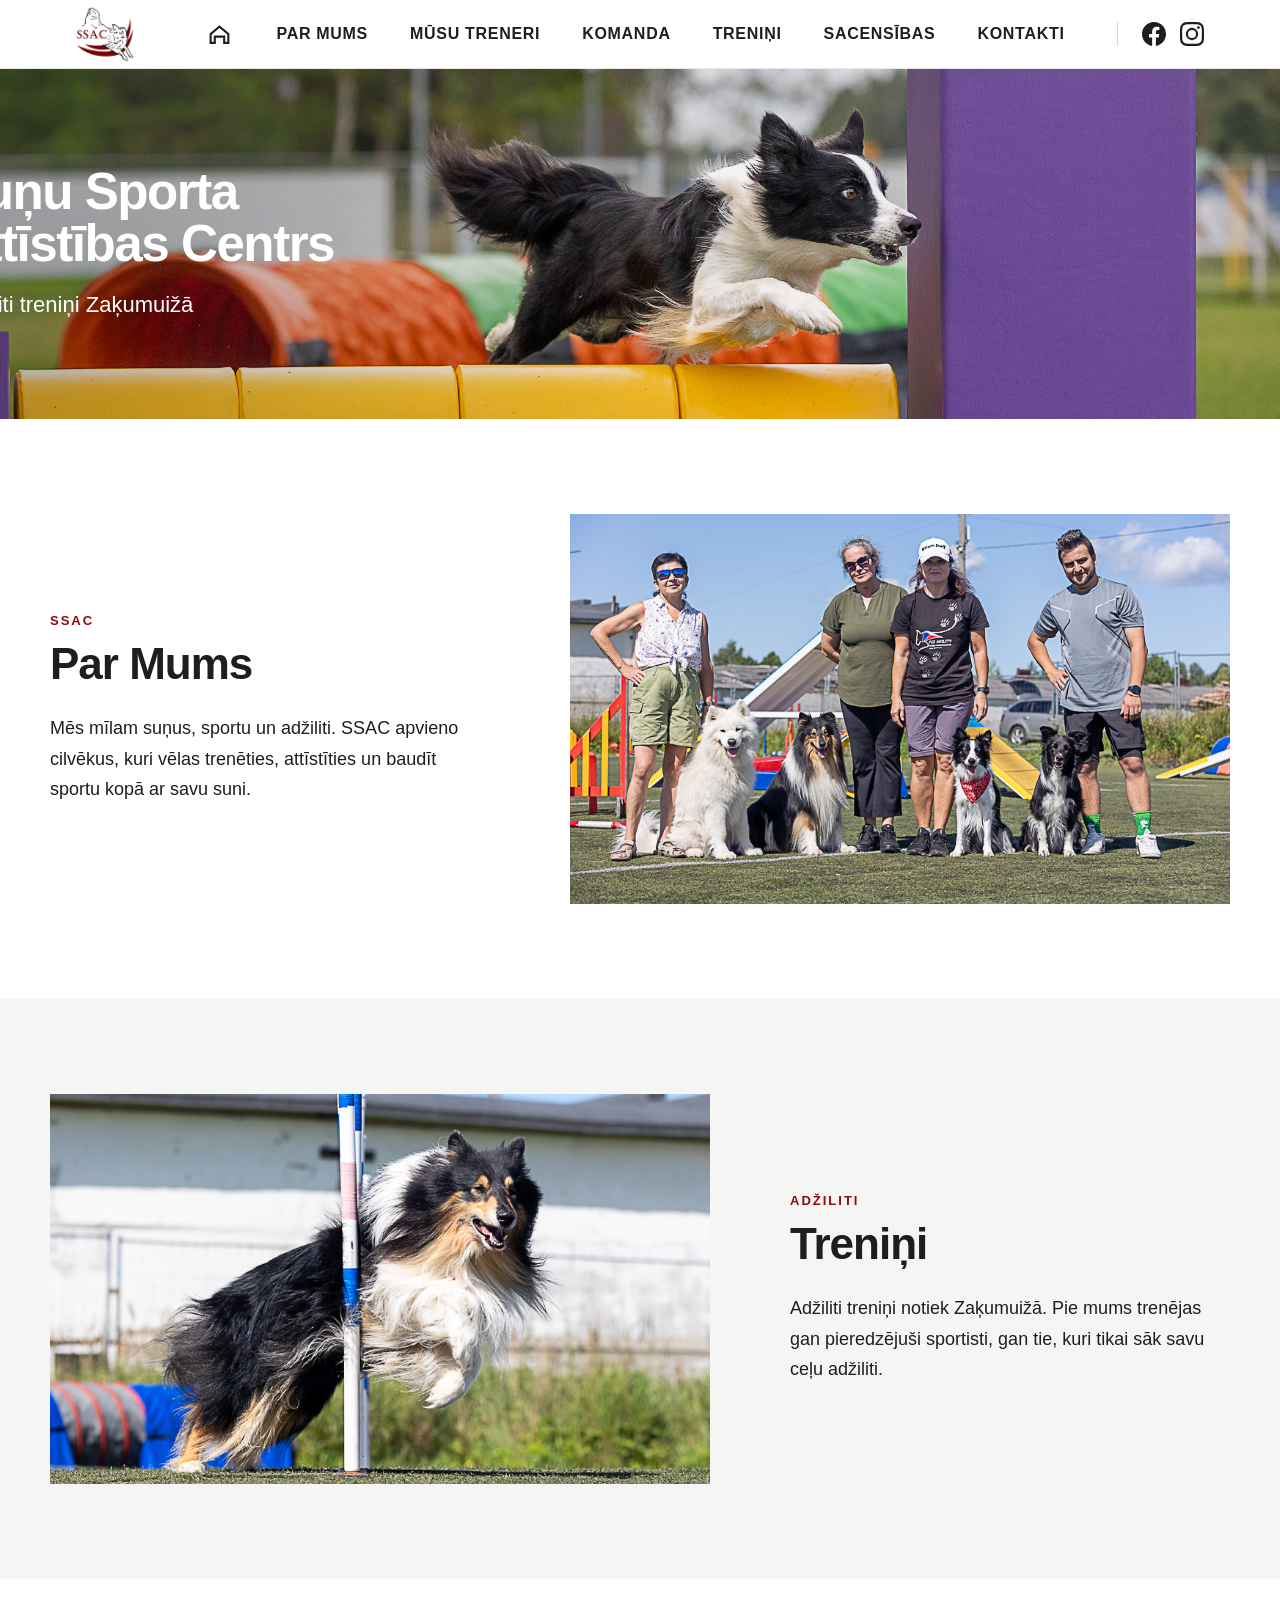
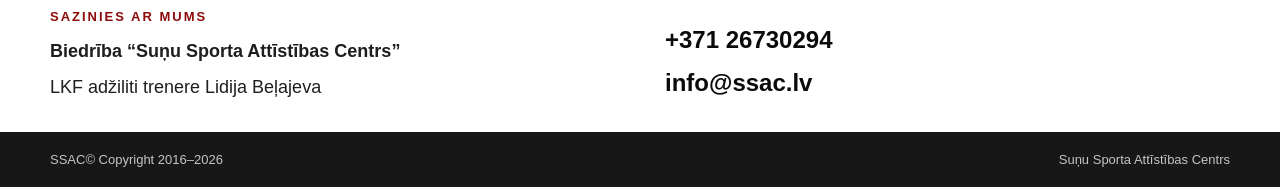
==== commit 2c6d30a6: "komanda added" ====
--- a/index.html
+++ b/index.html
@@ -7,122 +7,16 @@
 
     <title>Suņu Sporta Attīstības Centrs</title>
 
+    <link rel="icon" type="image/jpeg" href="images/ssac_logo.jpg">
     <link rel="stylesheet" href="css/style.css">
 </head>
 
 <body id="sakums">
 
-<header class="header">
 
-    <div class="header-inner">
+<!-- HEADER -->
 
-        <!-- LOGO / SĀKUMS -->
-
-        <a href="#sakums"
-           class="header-logo"
-           aria-label="Sākums">
-
-            <img
-                    src="images/ssac_logo.jpg"
-                    alt="SSAC"
-            >
-
-        </a>
-
-
-        <!-- MOBILE MENU BUTTON -->
-
-        <button
-                class="menu-toggle"
-                type="button"
-                aria-label="Atvērt izvēlni"
-                aria-expanded="false"
-                aria-controls="main-navigation"
-        >
-            <span></span>
-            <span></span>
-            <span></span>
-        </button>
-
-
-        <!-- NAVIGATION -->
-
-        <nav class="nav" id="main-navigation">
-            <a href="#sakums" class="home-link" aria-label="Sākums">
-                <svg viewBox="0 0 24 24" aria-hidden="true">
-                    <path d="M12 3.2 2.5 11v10h6v-6h7v6h6V11L12 3.2zm7.5 15.8h-2v-6h-11v6h-2v-7.1L12 5.8l7.5 6.1V19z"/>
-                </svg>
-            </a>
-            <a href="#par-mums">Par Mums</a>
-            <a href="#trenini">Treniņi</a>
-            <a href="#komanda">Komanda</a>
-            <a href="#sacensibas">Sacensības</a>
-            <a href="#kontakti">Kontakti</a>
-
-
-            <!-- SOCIAL LINKS -->
-
-            <div class="social-links">
-
-                <a
-                        href="https://www.facebook.com/ssaclv/"
-                        target="_blank"
-                        rel="noopener"
-                        aria-label="Facebook"
-                >
-                    <svg viewBox="0 0 24 24" aria-hidden="true">
-                        <path d="M24 12.073C24 5.405 18.627 0 12 0S0 5.405 0 12.073C0 18.1 4.388 23.094 10.125 24v-8.437H7.078v-3.49h3.047V9.413c0-3.025 1.792-4.697 4.533-4.697 1.312 0 2.686.236 2.686.236v2.971h-1.513c-1.49 0-1.956.931-1.956 1.887v2.263h3.328l-.532 3.49h-2.796V24C19.612 23.094 24 18.1 24 12.073z"/>
-                    </svg>
-                </a>
-
-
-                <a
-                        href="https://www.instagram.com/ssaclv/"
-                        target="_blank"
-                        rel="noopener"
-                        aria-label="Instagram"
-                >
-                    <svg viewBox="0 0 24 24" aria-hidden="true">
-                        <path d="M12 2.163c3.204 0 3.584.012 4.85.07
-                        3.252.148 4.771 1.691 4.919 4.919
-                        .058 1.265.069 1.645.069 4.849
-                        0 3.205-.012 3.584-.069 4.849
-                        -.149 3.225-1.664 4.771-4.919 4.919
-                        -1.266.058-1.644.07-4.85.07
-                        -3.204 0-3.584-.012-4.849-.07
-                        -3.26-.149-4.771-1.699-4.919-4.92
-                        -.058-1.265-.07-1.644-.07-4.849
-                        0-3.204.013-3.583.07-4.849
-                        .149-3.227 1.664-4.771 4.919-4.919
-                        1.266-.057 1.645-.069 4.849-.069z
-                        M12 0C8.741 0 8.333.014 7.053.072
-                        2.695.272.273 2.69.073 7.052
-                        .014 8.333 0 8.741 0 12
-                        c0 3.259.014 3.668.072 4.948
-                        .2 4.358 2.618 6.78 6.98 6.98
-                        1.281.058 1.689.072 4.948.072
-                        3.259 0 3.668-.014 4.948-.072
-                        4.354-.2 6.782-2.618 6.979-6.98
-                        .059-1.28.073-1.689.073-4.948
-                        0-3.259-.014-3.667-.072-4.947
-                        -.196-4.354-2.617-6.78-6.979-6.98
-                        C15.668.014 15.259 0 12 0zm0 5.838
-                        a6.162 6.162 0 1 0 0 12.324
-                        6.162 6.162 0 0 0 0-12.324z
-                        M12 16a4 4 0 1 1 0-8
-                        4 4 0 0 1 0 8zm6.406-11.845
-                        a1.44 1.44 0 1 0 0 2.881
-                        1.44 1.44 0 0 0 0-2.881z"/>
-                    </svg>
-                </a>
-
-            </div>
-
-        </nav>
-
-    </div>
-
-</header>
+<div id="site-header"></div>
 
 
 <main>
@@ -263,60 +157,12 @@
 </main>
 
 
-<footer>
+<!-- FOOTER -->
 
-    <div class="footer-inner">
-
-        <span>
-            SSAC© Copyright 2016–2026
-        </span>
-
-        <span>
-            Suņu Sporta Attīstības Centrs
-        </span>
-
-    </div>
-
-</footer>
+<div id="site-footer"></div>
 
 
-<script>
-
-    const menuToggle = document.querySelector('.menu-toggle');
-    const nav = document.querySelector('.nav');
-
-    menuToggle.addEventListener('click', () => {
-
-        const isOpen = nav.classList.toggle('nav-open');
-
-        menuToggle.classList.toggle('active', isOpen);
-
-        menuToggle.setAttribute(
-            'aria-expanded',
-            isOpen ? 'true' : 'false'
-        );
-
-    });
-
-
-    nav.querySelectorAll('a').forEach(link => {
-
-        link.addEventListener('click', () => {
-
-            nav.classList.remove('nav-open');
-
-            menuToggle.classList.remove('active');
-
-            menuToggle.setAttribute(
-                'aria-expanded',
-                'false'
-            );
-
-        });
-
-    });
-
-</script>
+<script src="js/site.js"></script>
 
 </body>
 </html>
--- a/css/style.css
+++ b/css/style.css
@@ -30,11 +30,17 @@
    HEADER
    ========================= */
 
-.header {
+/* =========================
+   HEADER
+   ========================= */
+
+#site-header {
     position: sticky;
     top: 0;
-    z-index: 100;
-
+    z-index: 1000;
+}
+
+.header {
     width: 100%;
 
     background: #ffffff;
@@ -682,8 +688,10 @@
     .hero p {
         margin: 34px 0 0;
 
-        font-size: 18px;
+        font-size: 20px;
+        font-weight: 600;
         line-height: 1.4;
+        transform: translateY(20px);
     }
 
 
